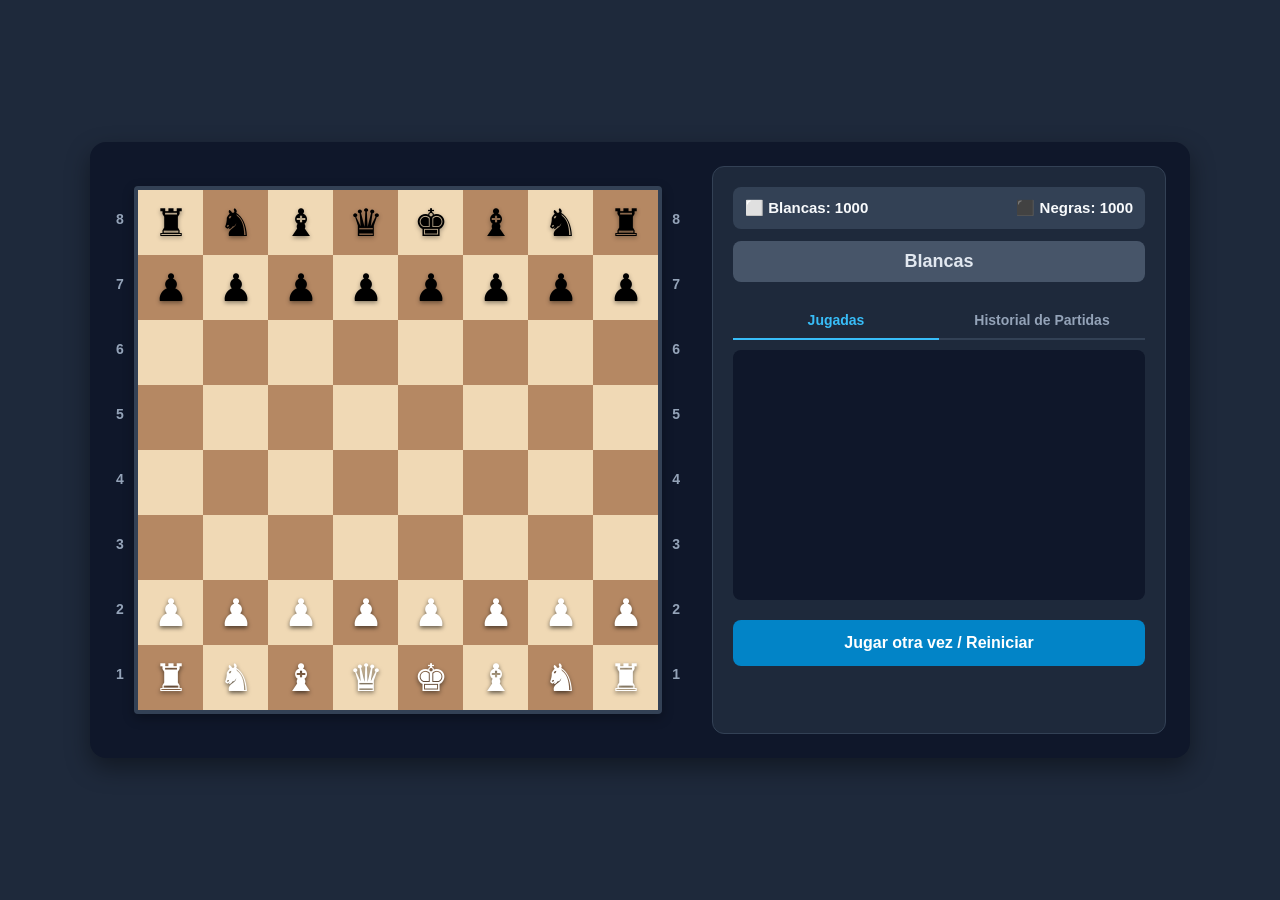
==== Index.html @ e503f96f "Add files via upload" ====
<!DOCTYPE html>
<html lang="es">
<head>
    <meta charset="UTF-8">
    <meta name="viewport" content="width=device-width, initial-scale=1.0">
    <title>Ajedrez Profesional - Sistema Elo</title>
    <link rel="stylesheet" href="Index.css">
</head>
<body>
    <div class="game-container">
        
        <div class="board-area">
            <div class="board-wrapper">
                <div id="chessboard"></div>
            </div>
        </div>

        <div class="control-panel">
            <div id="elo-panel" class="elo-bar"></div>
            <div id="turn-indicator" class="status-banner">Blancas</div>

            <div class="tab-header">
                <button id="tab-moves-btn" class="tab-btn active" onclick="switchTab('moves')">Jugadas</button>
                <button id="tab-history-btn" class="tab-btn" onclick="switchTab('history')">Historial de Partidas</button>
            </div>

            <div class="tab-content">
                <div id="tab-moves" class="tab-pane active">
                    <div id="moves-log" class="log-list"></div>
                </div>
                <div id="tab-history" class="tab-pane">
                    <div id="games-history-log" class="log-list"></div>
                </div>
            </div>

            <button id="restart-btn" class="btn-primary">Jugar otra vez / Reiniciar</button>
        </div>

    </div>
    <script src="Index.js"></script>
</body>
</html>
---- Index.css ----
* {
    box-sizing: border-box;
    margin: 0;
    padding: 0;
    font-family: 'Segoe UI', Tahoma, Geneva, Verdana, sans-serif;
}

body {
    background-color: #1e293b;
    color: #f8fafc;
    display: flex;
    justify-content: center;
    align-items: center;
    min-height: 100vh;
    padding: 20px;
}

/* Contenedor Principal en dos columnas */
.game-container {
    display: flex;
    flex-direction: row;
    gap: 30px;
    background-color: #0f172a;
    padding: 24px;
    border-radius: 16px;
    box-shadow: 0 10px 25px rgba(0, 0, 0, 0.4);
    max-width: 1100px;
    width: 100%;
}

/* Área del Tablero */
.board-area {
    display: flex;
    justify-content: center;
    align-items: center;
}

.board-wrapper {
    position: relative;
    padding: 20px;
}

#chessboard {
    display: grid;
    grid-template-columns: repeat(8, 65px);
    grid-template-rows: repeat(8, 65px);
    border: 4px solid #334155;
    border-radius: 4px;
    overflow: hidden;
    box-shadow: 0 4px 12px rgba(0,0,0,0.3);
}

/* Celdas del Tablero */
.square {
    display: flex;
    justify-content: center;
    align-items: center;
    font-size: 38px;
    cursor: pointer;
    user-select: none;
    transition: background-color 0.15s ease;
}

.square.light { background-color: #f0d9b5; }
.square.dark { background-color: #b58863; }

/* Piezas */
.piece-white { color: #ffffff; filter: drop-shadow(0 2px 2px rgba(0,0,0,0.6)); }
.piece-black { color: #000000; filter: drop-shadow(0 2px 2px rgba(0,0,0,0.4)); }

/* Estados del juego */
.square.selected { background-color: #79a663 !important; }
.square.suggested {
    position: relative;
}
.square.suggested::after {
    content: '';
    width: 16px;
    height: 16px;
    background-color: rgba(0, 0, 0, 0.2);
    border-radius: 50%;
    position: absolute;
}

/* Coordenadas */
.board-wrapper-numbers-left, .board-wrapper-numbers-right {
    position: absolute;
    display: flex;
    flex-direction: column;
    justify-content: space-around;
    height: 520px;
    top: 20px;
    font-size: 14px;
    font-weight: bold;
    color: #94a3b8;
}
.board-wrapper-numbers-left { left: 2px; }
.board-wrapper-numbers-right { right: 2px; }

/* Panel de Control Derecho */
.control-panel {
    flex: 1;
    display: flex;
    flex-direction: column;
    background-color: #1e293b;
    padding: 20px;
    border-radius: 12px;
    border: 1px solid #334155;
}

/* Barra de Elo */
.elo-bar {
    display: flex;
    justify-content: space-between;
    font-weight: bold;
    background-color: #334155;
    padding: 12px;
    border-radius: 8px;
    margin-bottom: 12px;
    font-size: 15px;
}

/* Banner de Estado */
.status-banner {
    text-align: center;
    font-weight: bold;
    font-size: 18px;
    padding: 10px;
    background-color: #475569;
    border-radius: 8px;
    margin-bottom: 20px;
    color: #e2e8f0;
}

/* Estructura de Pestañas */
.tab-header {
    display: flex;
    border-bottom: 2px solid #334155;
    margin-bottom: 10px;
}

.tab-btn {
    flex: 1;
    background: none;
    border: none;
    color: #94a3b8;
    padding: 10px;
    font-size: 14px;
    font-weight: bold;
    cursor: pointer;
    transition: color 0.2s;
}

.tab-btn.active {
    color: #38bdf8;
    border-bottom: 2px solid #38bdf8;
    margin-bottom: -2px;
}

.tab-content {
    flex: 1;
    min-height: 220px;
    max-height: 250px;
    overflow-y: auto;
    background-color: #0f172a;
    border-radius: 8px;
    padding: 12px;
    margin-bottom: 20px;
}

.tab-pane { display: none; }
.tab-pane.active { display: block; }

/* Listados e historiales */
.log-list {
    display: flex;
    flex-direction: column;
    gap: 6px;
    font-size: 14px;
    color: #cbd5e1;
}

.move-row {
    display: grid;
    grid-template-columns: 40px 1fr 1fr;
    padding: 4px 8px;
    border-bottom: 1px solid #1e293b;
}

.move-index { color: #64748b; font-weight: bold; }

.history-item {
    padding: 6px 8px;
    border-bottom: 1px solid #334155;
    font-size: 13px;
    line-height: 1.4;
}

/* Botón de Acción Principal */
.btn-primary {
    background-color: #0284c7;
    color: white;
    border: none;
    padding: 14px;
    font-size: 16px;
    font-weight: bold;
    border-radius: 8px;
    cursor: pointer;
    transition: background-color 0.2s;
    width: 100%;
}

.btn-primary:hover { background-color: #0369a1; }

/* Responsive adaptativo básico */
@media (max-width: 850px) {
    .game-container { flex-direction: column; align-items: center; }
    .control-panel { width: 100%; max-width: 520px; }
}
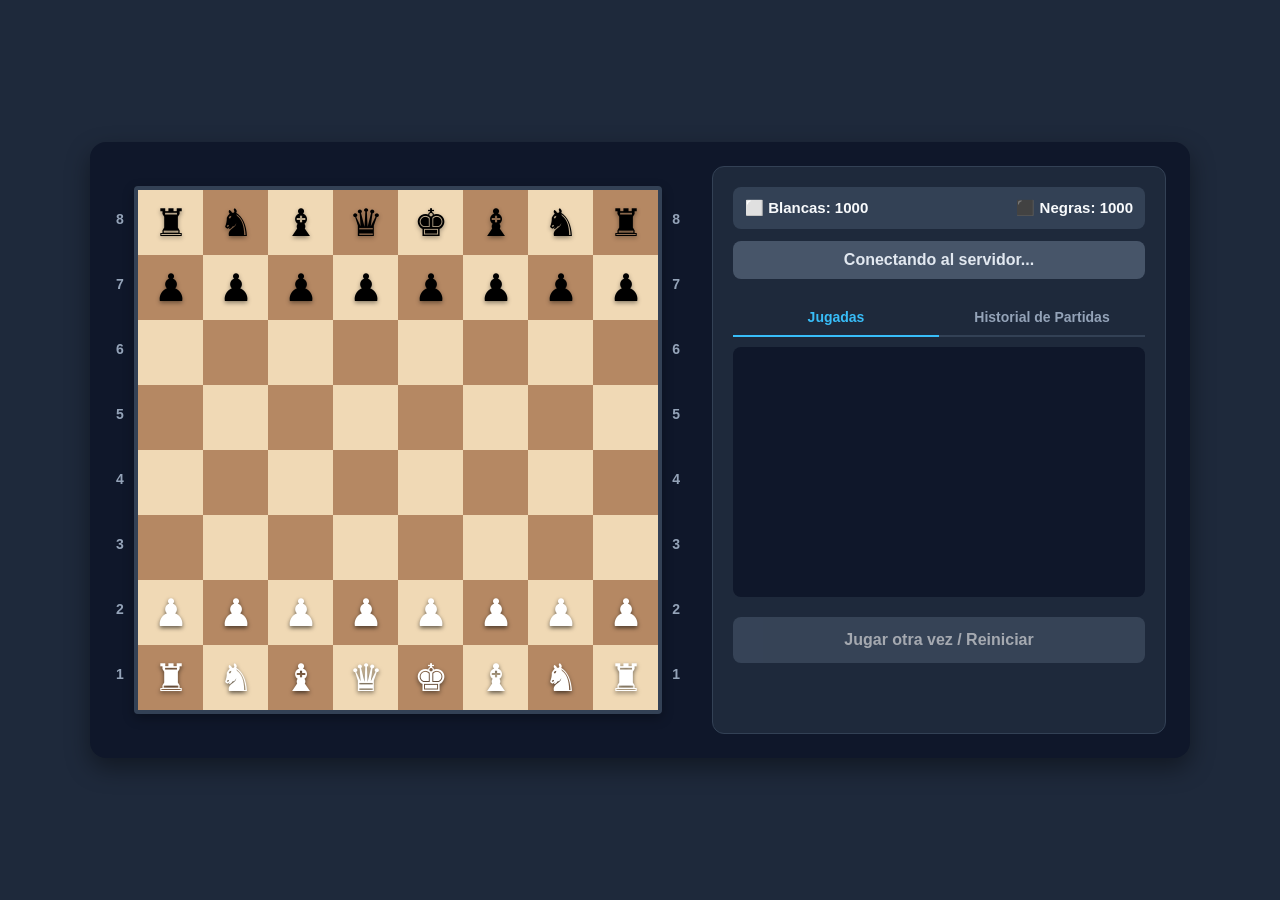
==== commit af18e0e2: "Add files via upload" ====
--- a/Index.html
+++ b/Index.html
@@ -3,27 +3,31 @@
 <head>
     <meta charset="UTF-8">
     <meta name="viewport" content="width=device-width, initial-scale=1.0">
-    <title>Ajedrez Profesional - Sistema Elo</title>
+    <title>Ajedrez Multijugador - Reto Elo</title>
     <link rel="stylesheet" href="Index.css">
 </head>
 <body>
     <div class="game-container">
         
+        <!-- Zona Izquierda: Tablero -->
         <div class="board-area">
             <div class="board-wrapper">
                 <div id="chessboard"></div>
             </div>
         </div>
 
+        <!-- Zona Derecha: Panel de Control -->
         <div class="control-panel">
             <div id="elo-panel" class="elo-bar"></div>
-            <div id="turn-indicator" class="status-banner">Blancas</div>
+            <div id="turn-indicator" class="status-banner">Conectando al servidor...</div>
 
+            <!-- Pestañas para organizar la información -->
             <div class="tab-header">
                 <button id="tab-moves-btn" class="tab-btn active" onclick="switchTab('moves')">Jugadas</button>
                 <button id="tab-history-btn" class="tab-btn" onclick="switchTab('history')">Historial de Partidas</button>
             </div>
 
+            <!-- Contenido de las Pestañas -->
             <div class="tab-content">
                 <div id="tab-moves" class="tab-pane active">
                     <div id="moves-log" class="log-list"></div>
@@ -33,7 +37,7 @@
                 </div>
             </div>
 
-            <button id="restart-btn" class="btn-primary">Jugar otra vez / Reiniciar</button>
+            <button id="restart-btn" class="btn-primary" disabled>Jugar otra vez / Reiniciar</button>
         </div>
 
     </div>
--- a/Index.css
+++ b/Index.css
@@ -15,7 +15,6 @@
     padding: 20px;
 }
 
-/* Contenedor Principal en dos columnas */
 .game-container {
     display: flex;
     flex-direction: row;
@@ -28,7 +27,6 @@
     width: 100%;
 }
 
-/* Área del Tablero */
 .board-area {
     display: flex;
     justify-content: center;
@@ -48,9 +46,9 @@
     border-radius: 4px;
     overflow: hidden;
     box-shadow: 0 4px 12px rgba(0,0,0,0.3);
-}
-
-/* Celdas del Tablero */
+    transition: transform 0.5s ease;
+}
+
 .square {
     display: flex;
     justify-content: center;
@@ -64,11 +62,9 @@
 .square.light { background-color: #f0d9b5; }
 .square.dark { background-color: #b58863; }
 
-/* Piezas */
 .piece-white { color: #ffffff; filter: drop-shadow(0 2px 2px rgba(0,0,0,0.6)); }
 .piece-black { color: #000000; filter: drop-shadow(0 2px 2px rgba(0,0,0,0.4)); }
 
-/* Estados del juego */
 .square.selected { background-color: #79a663 !important; }
 .square.suggested {
     position: relative;
@@ -82,7 +78,6 @@
     position: absolute;
 }
 
-/* Coordenadas */
 .board-wrapper-numbers-left, .board-wrapper-numbers-right {
     position: absolute;
     display: flex;
@@ -93,11 +88,11 @@
     font-size: 14px;
     font-weight: bold;
     color: #94a3b8;
+    transition: transform 0.5s ease;
 }
 .board-wrapper-numbers-left { left: 2px; }
 .board-wrapper-numbers-right { right: 2px; }
 
-/* Panel de Control Derecho */
 .control-panel {
     flex: 1;
     display: flex;
@@ -108,7 +103,6 @@
     border: 1px solid #334155;
 }
 
-/* Barra de Elo */
 .elo-bar {
     display: flex;
     justify-content: space-between;
@@ -120,11 +114,10 @@
     font-size: 15px;
 }
 
-/* Banner de Estado */
 .status-banner {
     text-align: center;
     font-weight: bold;
-    font-size: 18px;
+    font-size: 16px;
     padding: 10px;
     background-color: #475569;
     border-radius: 8px;
@@ -132,7 +125,6 @@
     color: #e2e8f0;
 }
 
-/* Estructura de Pestañas */
 .tab-header {
     display: flex;
     border-bottom: 2px solid #334155;
@@ -171,7 +163,6 @@
 .tab-pane { display: none; }
 .tab-pane.active { display: block; }
 
-/* Listados e historiales */
 .log-list {
     display: flex;
     flex-direction: column;
@@ -196,7 +187,6 @@
     line-height: 1.4;
 }
 
-/* Botón de Acción Principal */
 .btn-primary {
     background-color: #0284c7;
     color: white;
@@ -209,10 +199,9 @@
     transition: background-color 0.2s;
     width: 100%;
 }
-
-.btn-primary:hover { background-color: #0369a1; }
-
-/* Responsive adaptativo básico */
+.btn-primary:hover:not(:disabled) { background-color: #0369a1; }
+.btn-primary:disabled { background-color: #475569; cursor: not-allowed; opacity: 0.6; }
+
 @media (max-width: 850px) {
     .game-container { flex-direction: column; align-items: center; }
     .control-panel { width: 100%; max-width: 520px; }
